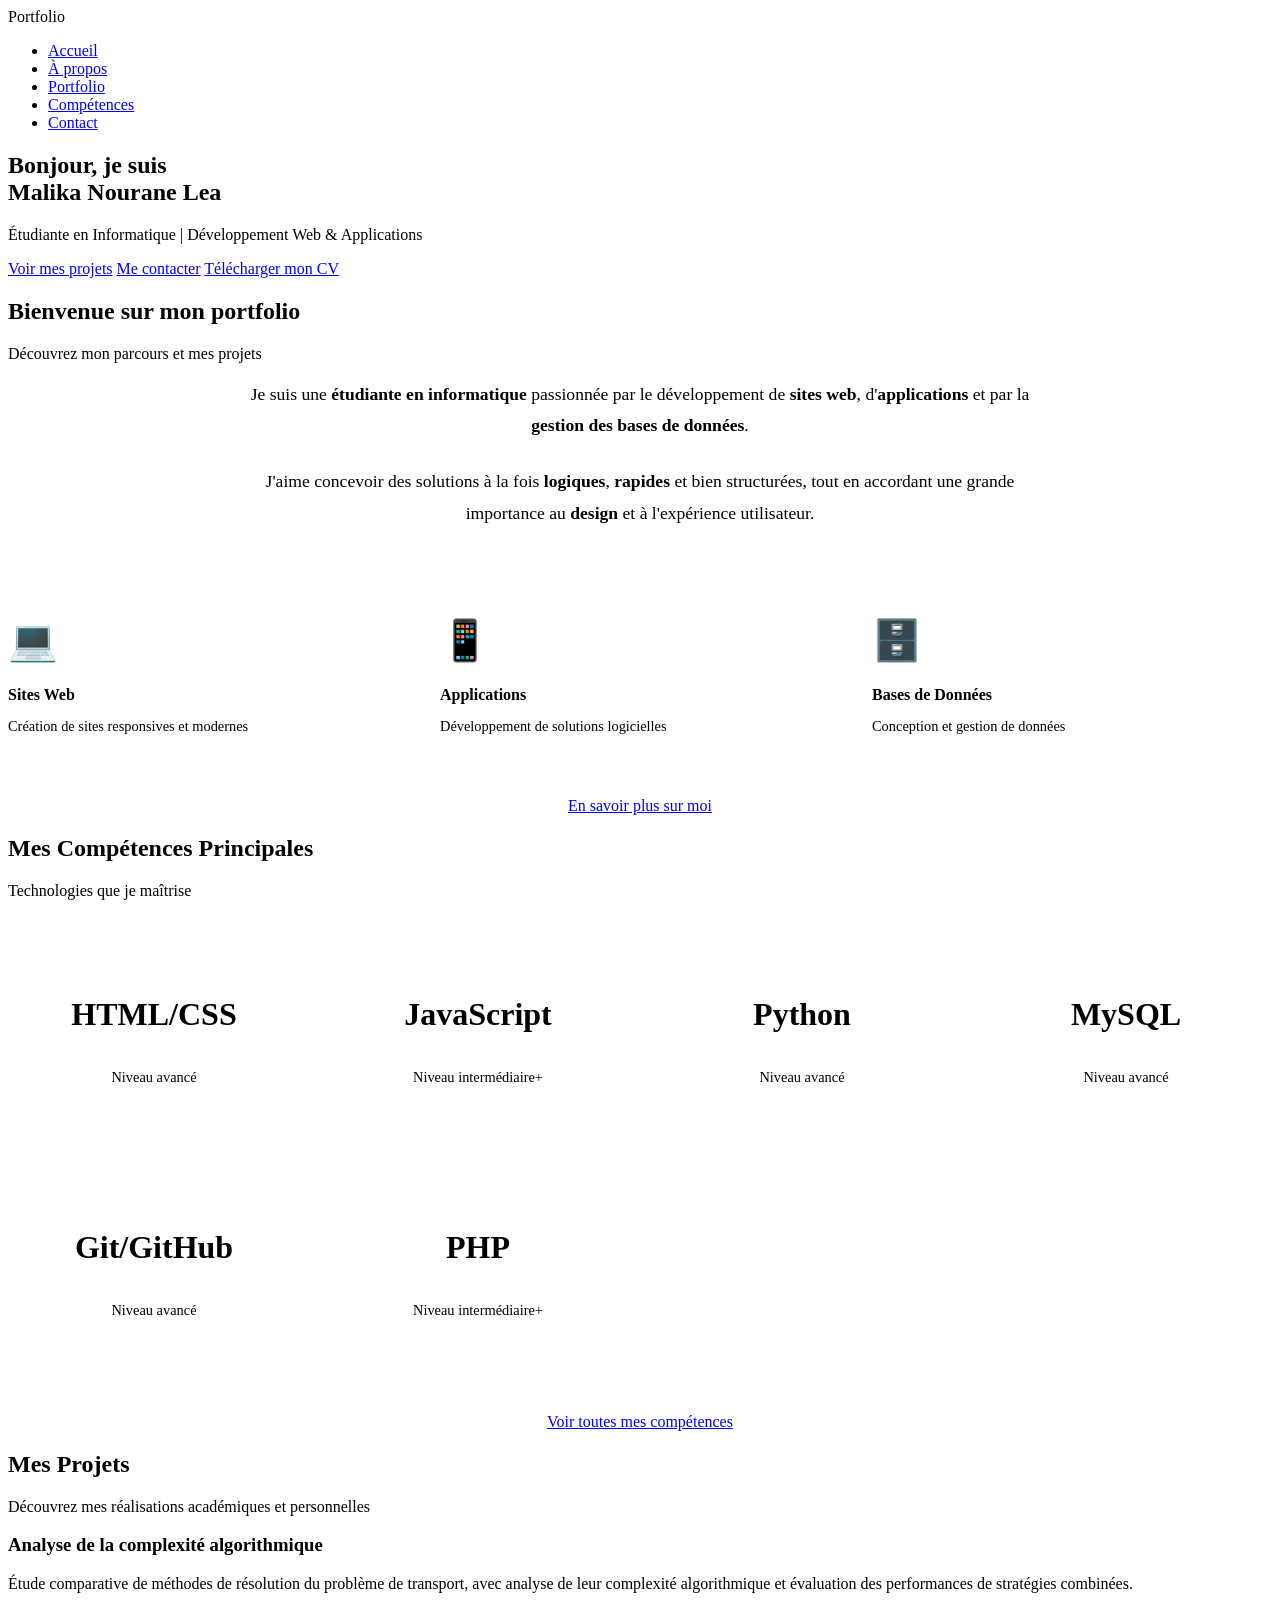
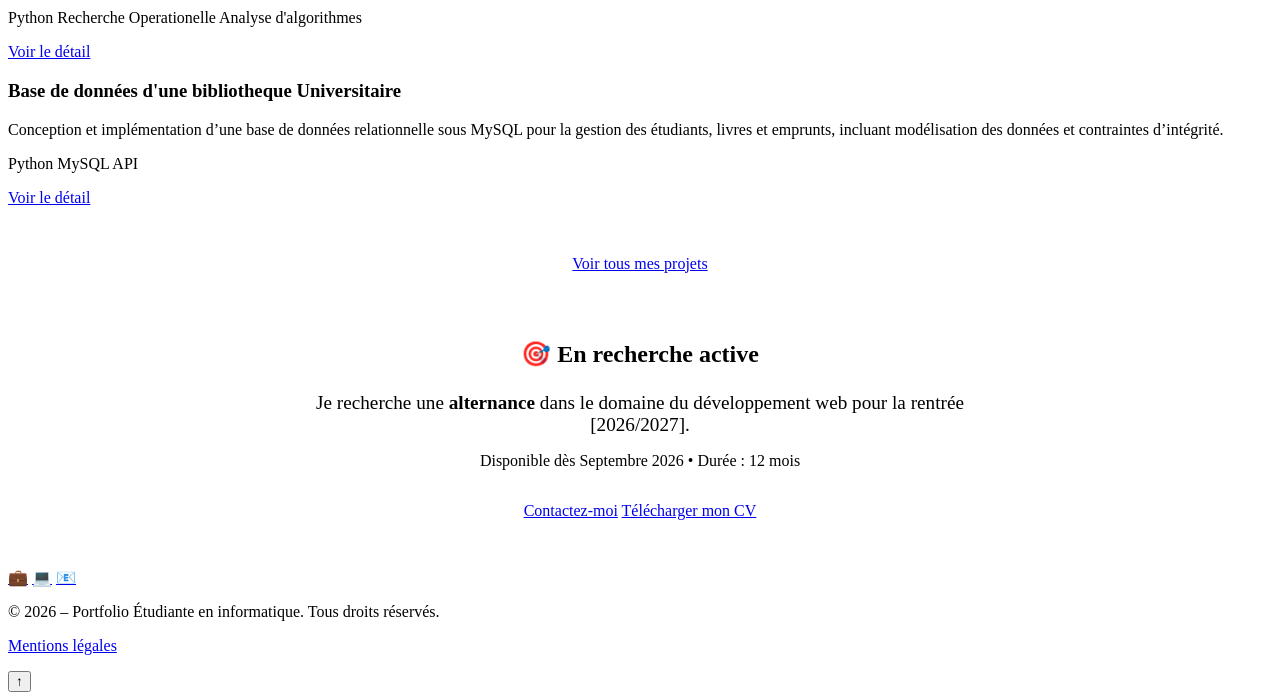
==== index.html @ 9110de29 "Add files via upload" ====
<!DOCTYPE html>
<html lang="fr">
<head>
    <meta charset="UTF-8">
    <meta name="viewport" content="width=device-width, initial-scale=1.0">
    <meta name="description" content="Portfolio d'une étudiante en informatique passionnée - Développement web, applications et bases de données">
    <meta name="keywords" content="développeur web, étudiante informatique, portfolio, stage, alternance">
    <title>Accueil | Portfolio Étudiante en Informatique</title>
    <link rel="stylesheet" href="assets/css/styles.css">
</head>
<body>
    <!-- NAVIGATION -->
    <nav class="navbar">
        <div class="container">
            <div class="logo">Portfolio</div>
            <nav>
                <ul>
                    <li><a href="index.html">Accueil</a></li>
                    <li><a href="about.html">À propos</a></li>
                    <li><a href="portfolio.html">Portfolio</a></li>
                    <li><a href="skills.html">Compétences</a></li>
                    <li><a href="contact.html">Contact</a></li>
                </ul>
            </nav>
            <div class="menu-toggle">
                <span></span>
                <span></span>
                <span></span>
            </div>
        </div>
    </nav>

    <!-- SECTION HERO -->
    <section class="hero section">
        <div class="container">
            <div class="hero-content">
                <h1>Bonjour, je suis<br><span class="text-accent">Malika Nourane Lea</span></h1>
                
                <p class="subtitle">
                    Étudiante en Informatique | Développement Web & Applications
                </p>
                
                <div class="hero-buttons">
                    <a href="portfolio.html" class="btn">Voir mes projets</a>
                    <a href="contact.html" class="btn btn-secondary">Me contacter</a>
                    <a href="assets/CV/CV.pdf.pdf" download class="btn btn-secondary">Télécharger mon CV</a>
                </div>
            </div>
        </div>
    </section>

    <!-- SECTION PRÉSENTATION RAPIDE -->
    <section class="section">
        <div class="container">
            <div class="section-header fade-in">
                <h2>Bienvenue sur mon portfolio</h2>
                <p>Découvrez mon parcours et mes projets</p>
            </div>
            
            <div class="about-preview fade-in">
                <p style="text-align: center; font-size: 1.1rem; max-width: 800px; margin: 0 auto; line-height: 1.8;">
                    Je suis une <strong>étudiante en informatique</strong> passionnée par le développement
                    de <strong>sites web</strong>, d'<strong>applications</strong> et par la
                    <strong>gestion des bases de données</strong>.
                </p>
                
                <p style="text-align: center; font-size: 1.1rem; max-width: 800px; margin: 1.5rem auto; line-height: 1.8;">
                    J'aime concevoir des solutions à la fois <strong>logiques</strong>,
                    <strong>rapides</strong> et bien structurées, tout en accordant une grande
                    importance au <strong>design</strong> et à l'expérience utilisateur.
                </p>
                
                <!-- Mes domaines d'expertise -->
                <div class="stats-grid" style="display: grid; grid-template-columns: repeat(auto-fit, minmax(200px, 1fr)); gap: 2rem; margin-top: 3rem;">
                    <div class="stat-card card fade-in">
                        <h3 class="text-accent" style="font-size: 2.5rem; margin-bottom: 0.5rem;">💻</h3>
                        <h4 style="color: var(--color-accent); margin-bottom: 0.5rem;">Sites Web</h4>
                        <p style="font-size: 0.9rem;">Création de sites responsives et modernes</p>
                    </div>
                    <div class="stat-card card fade-in">
                        <h3 class="text-accent" style="font-size: 2.5rem; margin-bottom: 0.5rem;">📱</h3>
                        <h4 style="color: var(--color-accent); margin-bottom: 0.5rem;">Applications</h4>
                        <p style="font-size: 0.9rem;">Développement de solutions logicielles</p>
                    </div>
                    <div class="stat-card card fade-in">
                        <h3 class="text-accent" style="font-size: 2.5rem; margin-bottom: 0.5rem;">🗄️</h3>
                        <h4 style="color: var(--color-accent); margin-bottom: 0.5rem;">Bases de Données</h4>
                        <p style="font-size: 0.9rem;">Conception et gestion de données</p>
                    </div>
                </div>
                
                <div style="text-align: center; margin-top: 3rem;">
                    <a href="about.html" class="btn">En savoir plus sur moi</a>
                </div>
            </div>
        </div>
    </section>

    <!-- SECTION MES COMPÉTENCES PRINCIPALES -->
    <section class="section" style="background-color: var(--color-bg-secondary);">
        <div class="container">
            <div class="section-header fade-in">
                <h2>Mes Compétences Principales</h2>
                <p>Technologies que je maîtrise</p>
            </div>
            
            <div style="display: grid; grid-template-columns: repeat(auto-fit, minmax(250px, 1fr)); gap: 2rem; margin-top: 2rem;">
                <div class="card fade-in" style="text-align: center; padding: 2rem;">
                    <h3 class="text-accent" style="font-size: 2rem; margin-bottom: 0.5rem;">HTML/CSS</h3>
                    <div style="height: 4px; background: var(--color-bg-secondary); border-radius: 2px; margin: 1rem 0;">
                        <div style="width: 85%; height: 100%; background: var(--color-accent); border-radius: 2px;"></div>
                    </div>
                    <p style="font-size: 0.9rem; color: var(--color-text-muted);">Niveau avancé</p>
                </div>
                
                <div class="card fade-in" style="text-align: center; padding: 2rem;">
                    <h3 class="text-accent" style="font-size: 2rem; margin-bottom: 0.5rem;">JavaScript</h3>
                    <div style="height: 4px; background: var(--color-bg-secondary); border-radius: 2px; margin: 1rem 0;">
                        <div style="width: 70%; height: 100%; background: var(--color-accent); border-radius: 2px;"></div>
                    </div>
                    <p style="font-size: 0.9rem; color: var(--color-text-muted);">Niveau intermédiaire+</p>
                </div>
                
                <div class="card fade-in" style="text-align: center; padding: 2rem;">
                    <h3 class="text-accent" style="font-size: 2rem; margin-bottom: 0.5rem;">Python</h3>
                    <div style="height: 4px; background: var(--color-bg-secondary); border-radius: 2px; margin: 1rem 0;">
                        <div style="width: 75%; height: 100%; background: var(--color-accent); border-radius: 2px;"></div>
                    </div>
                    <p style="font-size: 0.9rem; color: var(--color-text-muted);">Niveau avancé</p>
                </div>
                
                <div class="card fade-in" style="text-align: center; padding: 2rem;">
                    <h3 class="text-accent" style="font-size: 2rem; margin-bottom: 0.5rem;">MySQL</h3>
                    <div style="height: 4px; background: var(--color-bg-secondary); border-radius: 2px; margin: 1rem 0;">
                        <div style="width: 80%; height: 100%; background: var(--color-accent); border-radius: 2px;"></div>
                    </div>
                    <p style="font-size: 0.9rem; color: var(--color-text-muted);">Niveau avancé</p>
                </div>
                
                <div class="card fade-in" style="text-align: center; padding: 2rem;">
                    <h3 class="text-accent" style="font-size: 2rem; margin-bottom: 0.5rem;">Git/GitHub</h3>
                    <div style="height: 4px; background: var(--color-bg-secondary); border-radius: 2px; margin: 1rem 0;">
                        <div style="width: 75%; height: 100%; background: var(--color-accent); border-radius: 2px;"></div>
                    </div>
                    <p style="font-size: 0.9rem; color: var(--color-text-muted);">Niveau avancé</p>
                </div>
                
                <div class="card fade-in" style="text-align: center; padding: 2rem;">
                    <h3 class="text-accent" style="font-size: 2rem; margin-bottom: 0.5rem;">PHP</h3>
                    <div style="height: 4px; background: var(--color-bg-secondary); border-radius: 2px; margin: 1rem 0;">
                        <div style="width: 65%; height: 100%; background: var(--color-accent); border-radius: 2px;"></div>
                    </div>
                    <p style="font-size: 0.9rem; color: var(--color-text-muted);">Niveau intermédiaire+</p>
                </div>
            </div>
            
            <div style="text-align: center; margin-top: 3rem;">
                <a href="skills.html" class="btn">Voir toutes mes compétences</a>
            </div>
        </div>
    </section>

    <!-- SECTION PROJETS -->
    <section class="section">
        <div class="container">
            <div class="section-header fade-in">
                <h2>Mes Projets</h2>
                <p>Découvrez mes réalisations académiques et personnelles</p>
            </div>
            
            <div class="portfolio-grid">
                <!-- Projet 1 -->
                <div class="project-card fade-in">
                    
                    
                    <div class="project-info">
                        <h3> Analyse de la complexité algorithmique</h3>
                        <p>
                           Étude comparative de méthodes de résolution du problème de transport,
                            avec analyse de leur complexité algorithmique et évaluation des performances de stratégies combinées.
                        </p>
                        
                        <div class="project-tags">
                            <span class="tag">Python</span>
                            <span class="tag">Recherche Operationelle</span>
                            <span class="tag">Analyse d'algorithmes</span>
                        </div>
                        
                        <div style="margin-top: 1rem;">
                            <a href="portfolio.html" class="btn btn-secondary">Voir le détail</a>
                        </div>
                    </div>
                </div>
                
                <!-- Projet 2 -->
                <div class="project-card fade-in">
                    
                    
                    <div class="project-info">
                        <h3>Base de données d'une bibliotheque Universitaire</h3>
                        <p>
                            Conception et implémentation d’une base de données relationnelle sous MySQL pour
                             la gestion des étudiants, livres et emprunts, incluant modélisation des données et contraintes d’intégrité.
                        </p>
                        
                        <div class="project-tags">
                            <span class="tag">Python</span>
                            <span class="tag">MySQL</span>
                            <span class="tag">API</span>
                        </div>
                        
                        <div style="margin-top: 1rem;">
                            <a href="portfolio.html" class="btn btn-secondary">Voir le détail</a>
                        </div>
                    </div>
                </div>
            </div>
            
            <div style="text-align: center; margin-top: 3rem;">
                <a href="portfolio.html" class="btn">Voir tous mes projets</a>
            </div>
        </div>
    </section>

    <!-- SECTION RECHERCHE STAGE/ALTERNANCE -->
    <section class="section" style="background-color: var(--color-bg-secondary);">
        <div class="container">
            <div class="cta-section" style="text-align: center; padding: 3rem; background-color: var(--color-bg-card); border-radius: 8px; border: 1px solid var(--color-border);">
                <h2 class="fade-in">🎯 En recherche active</h2>
                <p class="fade-in" style="font-size: 1.2rem; margin: 1.5rem 0 1rem; max-width: 700px; margin-left: auto; margin-right: auto;">
                    Je recherche  une  <strong style="color: var(--color-accent);">alternance</strong> dans le domaine du 
                    développement web pour la rentrée [2026/2027].
                </p>
                <p class="fade-in" style="font-size: 1rem; color: var(--color-text-muted); margin-bottom: 2rem;">
                    Disponible dès Septembre 2026 • Durée : 12 mois
                </p>
                <a href="contact.html" class="btn fade-in">Contactez-moi</a>
                <a href="assets/CV/CV.pdf.pdf" download class="btn btn-secondary fade-in">Télécharger mon CV</a>
            </div>
        </div>
    </section>

    <!-- FOOTER -->
    <footer>
        <div class="container">
            <div class="social-links">
                <a href="https://www.linkedin.com/in/malika-nourane-lea-mouliom-yachere-74a588379" target="_blank" aria-label="LinkedIn">💼</a>
                <a href="https://github.com/malikanouranelee" target="_blank" aria-label="GitHub">💻</a>
                <a href="mailto:nouranelea4@gmail.com" aria-label="Email">📧</a>
            </div>
            <p>&copy; 2026 – Portfolio Étudiante en informatique. Tous droits réservés.</p>
            <p><a href="legal.html">Mentions légales</a></p>
        </div>
    </footer>

    <button class="back-to-top" aria-label="Retour en haut">↑</button>
    <script src="assets/js/main.js"></script>
</body>
</html>
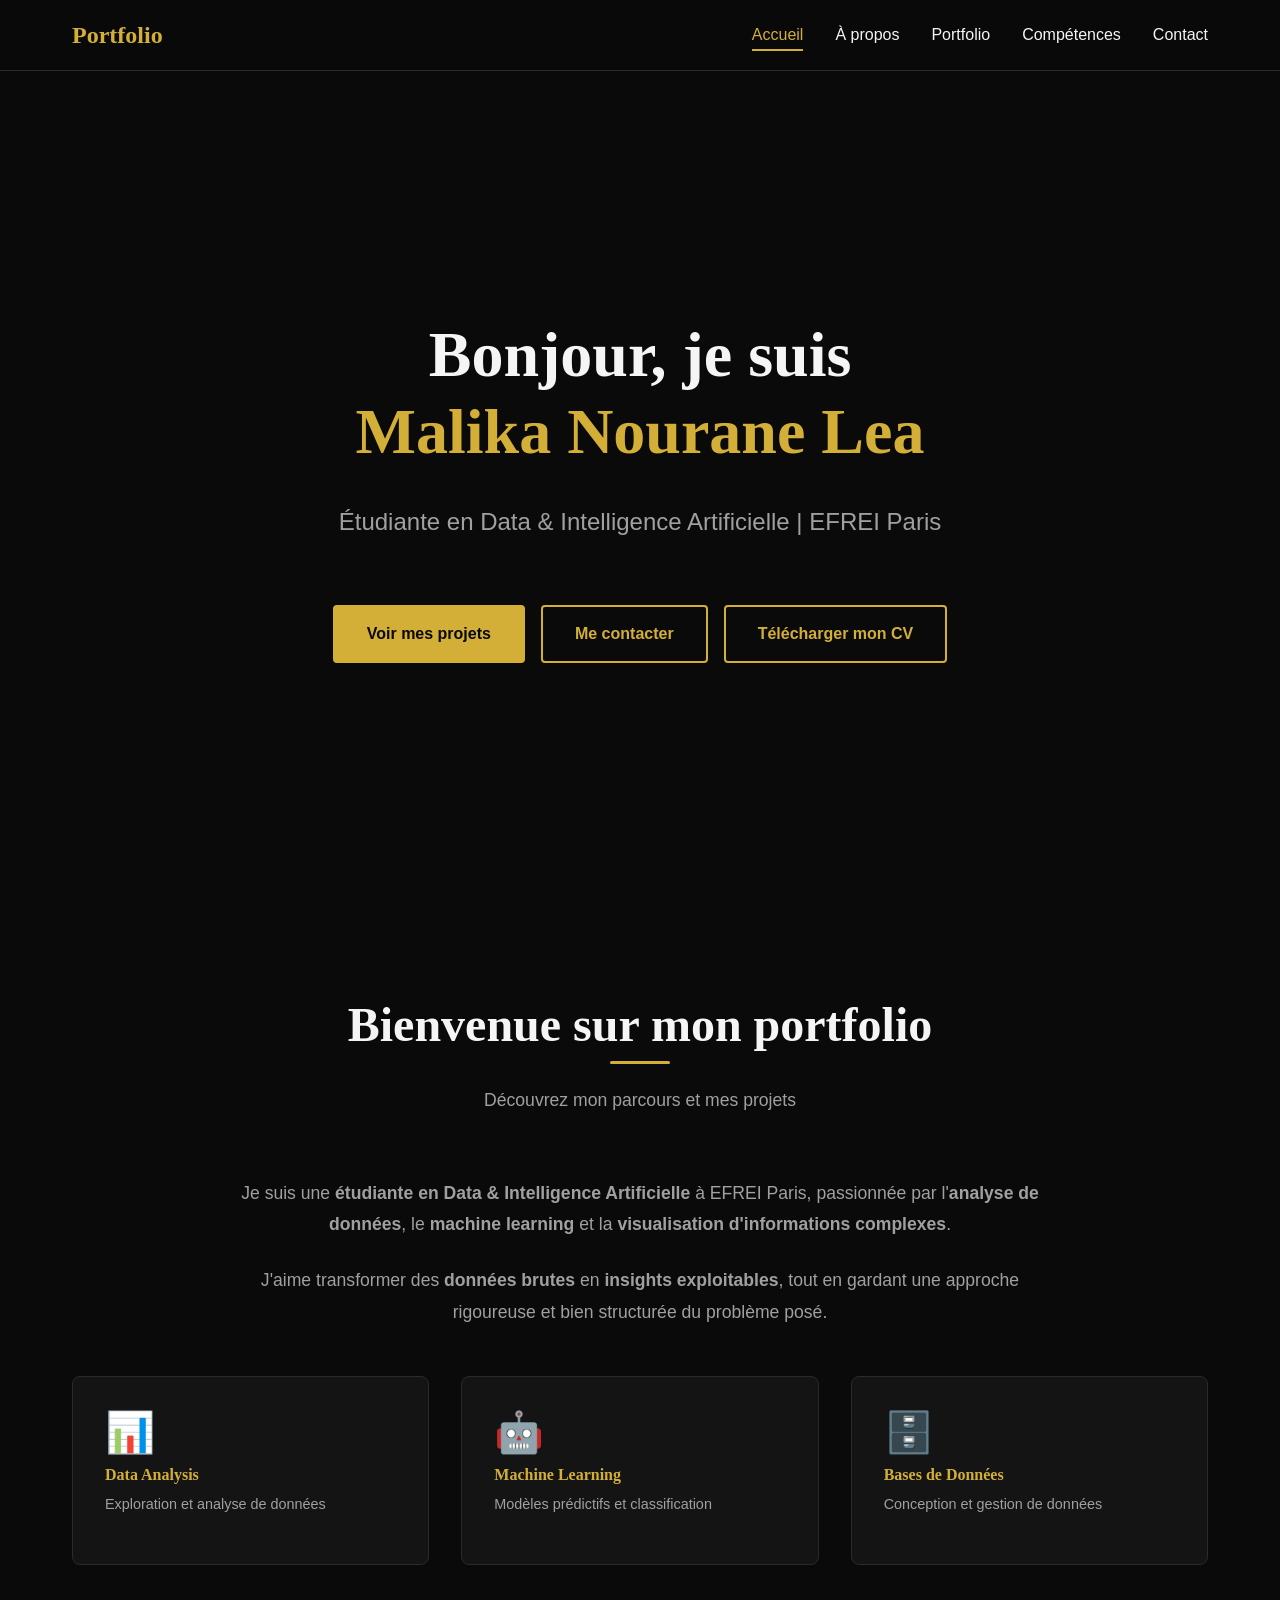
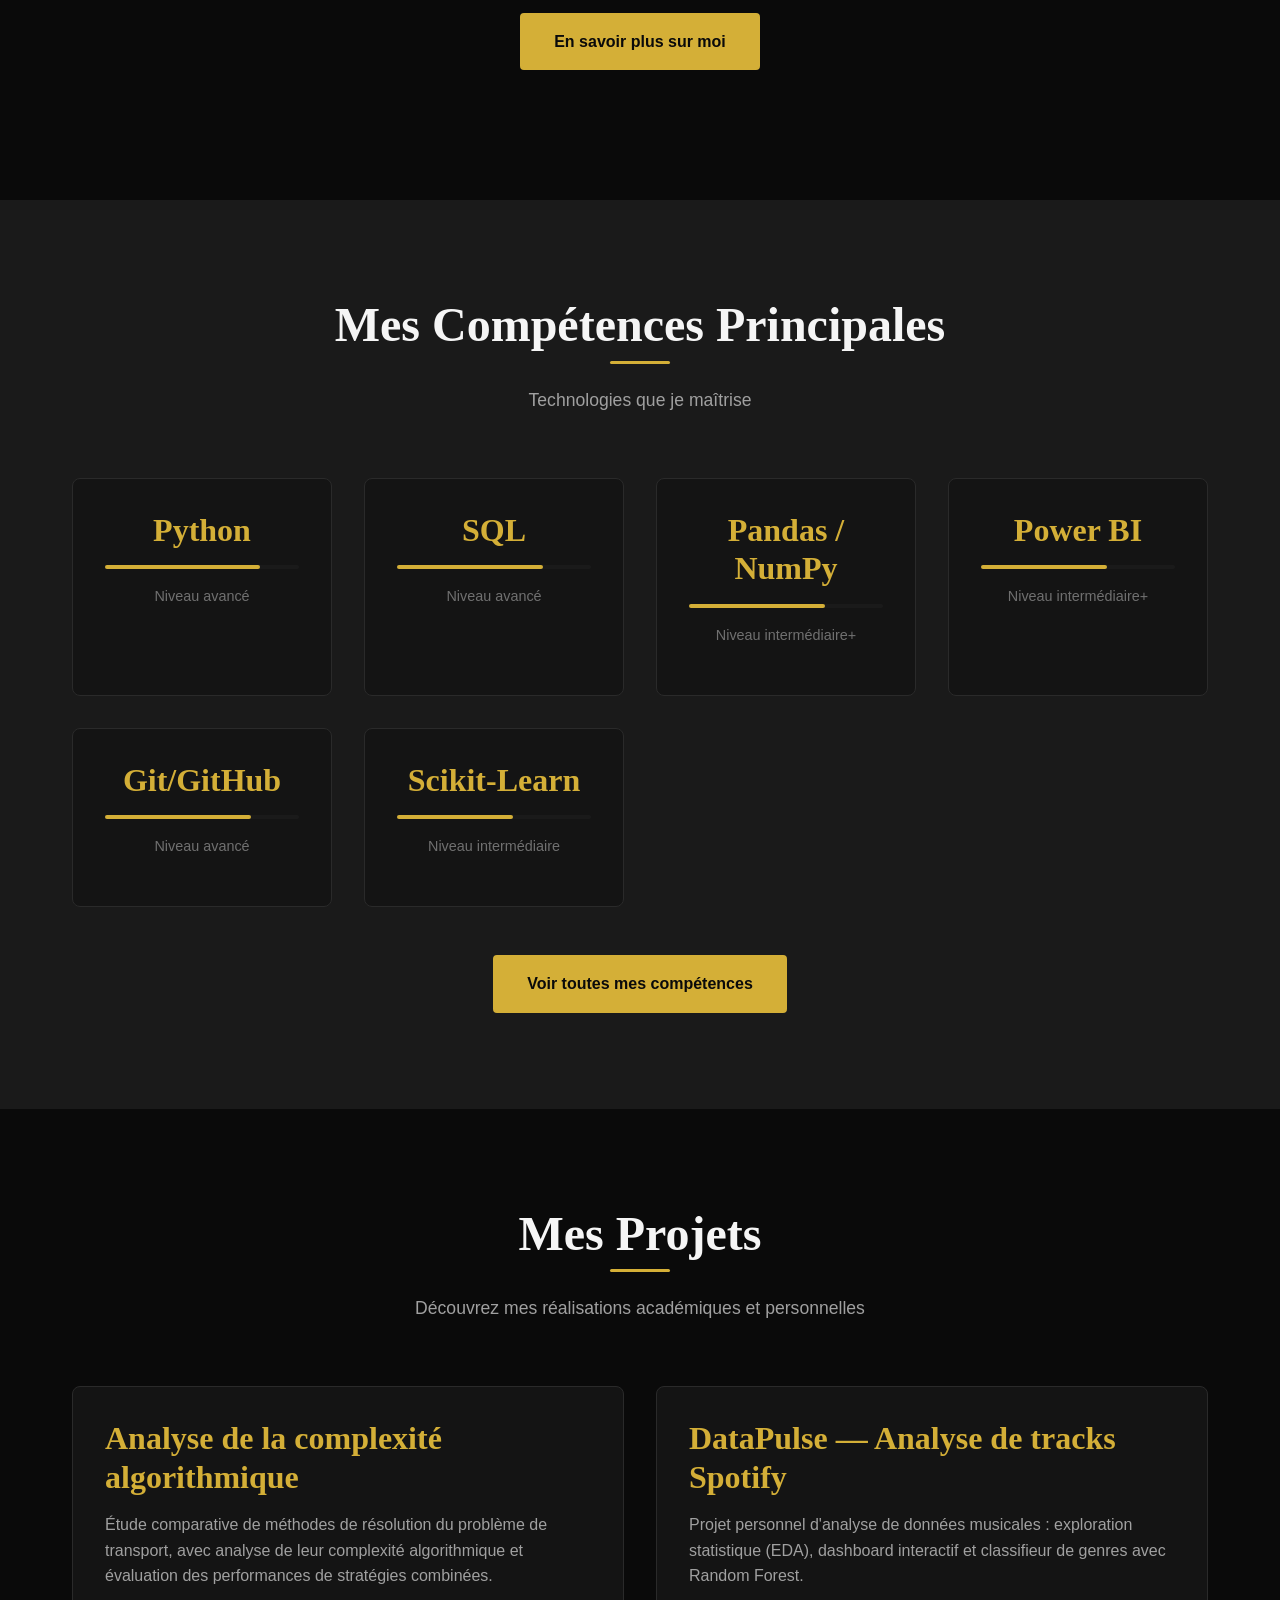
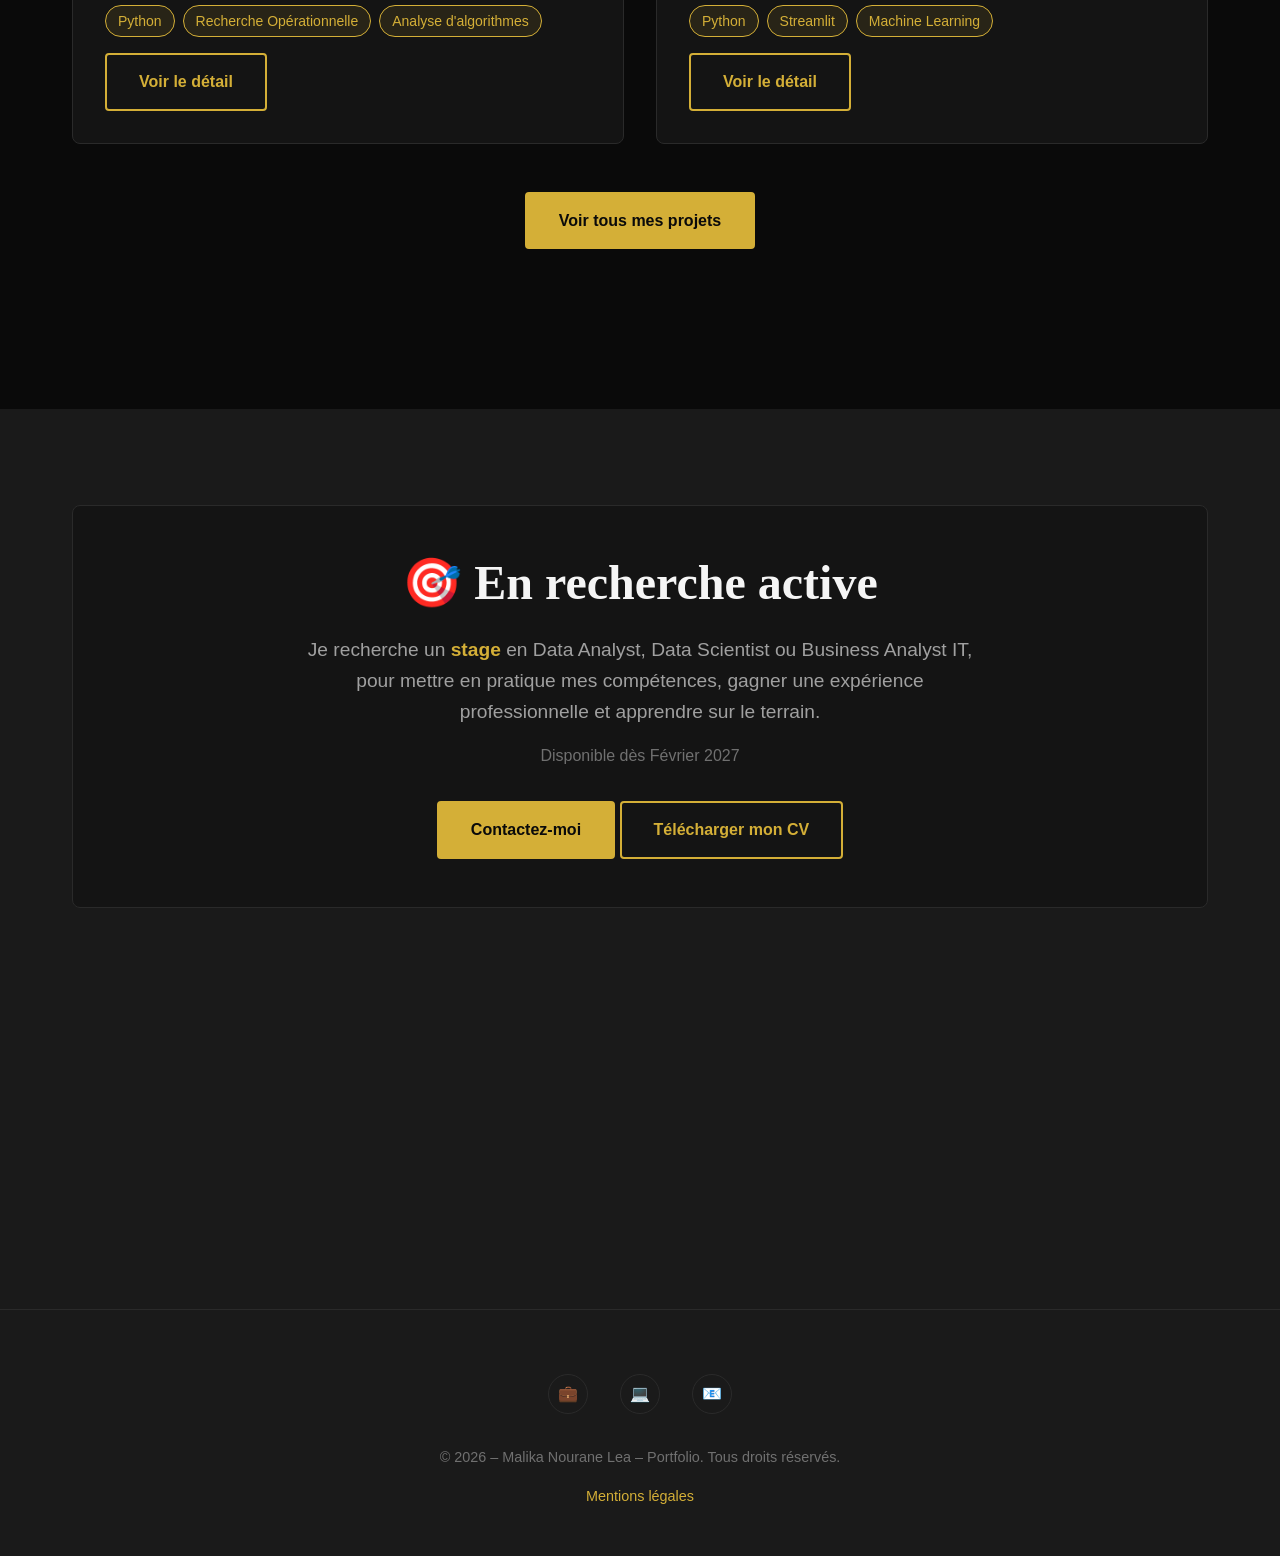
==== commit 99e5828c: "Correction des chemins CSS/JS et contenu Data & IA" ====
--- a/index.html
+++ b/index.html
@@ -3,10 +3,10 @@
 <head>
     <meta charset="UTF-8">
     <meta name="viewport" content="width=device-width, initial-scale=1.0">
-    <meta name="description" content="Portfolio d'une étudiante en informatique passionnée - Développement web, applications et bases de données">
-    <meta name="keywords" content="développeur web, étudiante informatique, portfolio, stage, alternance">
-    <title>Accueil | Portfolio Étudiante en Informatique</title>
-    <link rel="stylesheet" href="assets/css/styles.css">
+    <meta name="description" content="Portfolio de Malika Mouliom - Étudiante en Data & Intelligence Artificielle à EFREI Paris, en recherche de stage pour février 2027">
+    <meta name="keywords" content="data analyst, data scientist, étudiante EFREI, portfolio, stage data, intelligence artificielle">
+    <title>Accueil | Portfolio Malika - Data & IA</title>
+    <link rel="stylesheet" href="styles.css">
 </head>
 <body>
     <!-- NAVIGATION -->
@@ -37,7 +37,7 @@
                 <h1>Bonjour, je suis<br><span class="text-accent">Malika Nourane Lea</span></h1>
                 
                 <p class="subtitle">
-                    Étudiante en Informatique | Développement Web & Applications
+                    Étudiante en Data & Intelligence Artificielle | EFREI Paris
                 </p>
                 
                 <div class="hero-buttons">
@@ -59,28 +59,27 @@
             
             <div class="about-preview fade-in">
                 <p style="text-align: center; font-size: 1.1rem; max-width: 800px; margin: 0 auto; line-height: 1.8;">
-                    Je suis une <strong>étudiante en informatique</strong> passionnée par le développement
-                    de <strong>sites web</strong>, d'<strong>applications</strong> et par la
-                    <strong>gestion des bases de données</strong>.
+                    Je suis une <strong>étudiante en Data & Intelligence Artificielle</strong> à EFREI Paris, 
+                    passionnée par l'<strong>analyse de données</strong>, le <strong>machine learning</strong> 
+                    et la <strong>visualisation d'informations complexes</strong>.
                 </p>
                 
                 <p style="text-align: center; font-size: 1.1rem; max-width: 800px; margin: 1.5rem auto; line-height: 1.8;">
-                    J'aime concevoir des solutions à la fois <strong>logiques</strong>,
-                    <strong>rapides</strong> et bien structurées, tout en accordant une grande
-                    importance au <strong>design</strong> et à l'expérience utilisateur.
+                    J'aime transformer des <strong>données brutes</strong> en <strong>insights exploitables</strong>, 
+                    tout en gardant une approche rigoureuse et bien structurée du problème posé.
                 </p>
                 
                 <!-- Mes domaines d'expertise -->
                 <div class="stats-grid" style="display: grid; grid-template-columns: repeat(auto-fit, minmax(200px, 1fr)); gap: 2rem; margin-top: 3rem;">
                     <div class="stat-card card fade-in">
-                        <h3 class="text-accent" style="font-size: 2.5rem; margin-bottom: 0.5rem;">💻</h3>
-                        <h4 style="color: var(--color-accent); margin-bottom: 0.5rem;">Sites Web</h4>
-                        <p style="font-size: 0.9rem;">Création de sites responsives et modernes</p>
+                        <h3 class="text-accent" style="font-size: 2.5rem; margin-bottom: 0.5rem;">📊</h3>
+                        <h4 style="color: var(--color-accent); margin-bottom: 0.5rem;">Data Analysis</h4>
+                        <p style="font-size: 0.9rem;">Exploration et analyse de données</p>
                     </div>
                     <div class="stat-card card fade-in">
-                        <h3 class="text-accent" style="font-size: 2.5rem; margin-bottom: 0.5rem;">📱</h3>
-                        <h4 style="color: var(--color-accent); margin-bottom: 0.5rem;">Applications</h4>
-                        <p style="font-size: 0.9rem;">Développement de solutions logicielles</p>
+                        <h3 class="text-accent" style="font-size: 2.5rem; margin-bottom: 0.5rem;">🤖</h3>
+                        <h4 style="color: var(--color-accent); margin-bottom: 0.5rem;">Machine Learning</h4>
+                        <p style="font-size: 0.9rem;">Modèles prédictifs et classification</p>
                     </div>
                     <div class="stat-card card fade-in">
                         <h3 class="text-accent" style="font-size: 2.5rem; margin-bottom: 0.5rem;">🗄️</h3>
@@ -106,15 +105,23 @@
             
             <div style="display: grid; grid-template-columns: repeat(auto-fit, minmax(250px, 1fr)); gap: 2rem; margin-top: 2rem;">
                 <div class="card fade-in" style="text-align: center; padding: 2rem;">
-                    <h3 class="text-accent" style="font-size: 2rem; margin-bottom: 0.5rem;">HTML/CSS</h3>
-                    <div style="height: 4px; background: var(--color-bg-secondary); border-radius: 2px; margin: 1rem 0;">
-                        <div style="width: 85%; height: 100%; background: var(--color-accent); border-radius: 2px;"></div>
+                    <h3 class="text-accent" style="font-size: 2rem; margin-bottom: 0.5rem;">Python</h3>
+                    <div style="height: 4px; background: var(--color-bg-secondary); border-radius: 2px; margin: 1rem 0;">
+                        <div style="width: 80%; height: 100%; background: var(--color-accent); border-radius: 2px;"></div>
                     </div>
                     <p style="font-size: 0.9rem; color: var(--color-text-muted);">Niveau avancé</p>
                 </div>
                 
                 <div class="card fade-in" style="text-align: center; padding: 2rem;">
-                    <h3 class="text-accent" style="font-size: 2rem; margin-bottom: 0.5rem;">JavaScript</h3>
+                    <h3 class="text-accent" style="font-size: 2rem; margin-bottom: 0.5rem;">SQL</h3>
+                    <div style="height: 4px; background: var(--color-bg-secondary); border-radius: 2px; margin: 1rem 0;">
+                        <div style="width: 75%; height: 100%; background: var(--color-accent); border-radius: 2px;"></div>
+                    </div>
+                    <p style="font-size: 0.9rem; color: var(--color-text-muted);">Niveau avancé</p>
+                </div>
+                
+                <div class="card fade-in" style="text-align: center; padding: 2rem;">
+                    <h3 class="text-accent" style="font-size: 2rem; margin-bottom: 0.5rem;">Pandas / NumPy</h3>
                     <div style="height: 4px; background: var(--color-bg-secondary); border-radius: 2px; margin: 1rem 0;">
                         <div style="width: 70%; height: 100%; background: var(--color-accent); border-radius: 2px;"></div>
                     </div>
@@ -122,7 +129,15 @@
                 </div>
                 
                 <div class="card fade-in" style="text-align: center; padding: 2rem;">
-                    <h3 class="text-accent" style="font-size: 2rem; margin-bottom: 0.5rem;">Python</h3>
+                    <h3 class="text-accent" style="font-size: 2rem; margin-bottom: 0.5rem;">Power BI</h3>
+                    <div style="height: 4px; background: var(--color-bg-secondary); border-radius: 2px; margin: 1rem 0;">
+                        <div style="width: 65%; height: 100%; background: var(--color-accent); border-radius: 2px;"></div>
+                    </div>
+                    <p style="font-size: 0.9rem; color: var(--color-text-muted);">Niveau intermédiaire+</p>
+                </div>
+                
+                <div class="card fade-in" style="text-align: center; padding: 2rem;">
+                    <h3 class="text-accent" style="font-size: 2rem; margin-bottom: 0.5rem;">Git/GitHub</h3>
                     <div style="height: 4px; background: var(--color-bg-secondary); border-radius: 2px; margin: 1rem 0;">
                         <div style="width: 75%; height: 100%; background: var(--color-accent); border-radius: 2px;"></div>
                     </div>
@@ -130,27 +145,11 @@
                 </div>
                 
                 <div class="card fade-in" style="text-align: center; padding: 2rem;">
-                    <h3 class="text-accent" style="font-size: 2rem; margin-bottom: 0.5rem;">MySQL</h3>
-                    <div style="height: 4px; background: var(--color-bg-secondary); border-radius: 2px; margin: 1rem 0;">
-                        <div style="width: 80%; height: 100%; background: var(--color-accent); border-radius: 2px;"></div>
-                    </div>
-                    <p style="font-size: 0.9rem; color: var(--color-text-muted);">Niveau avancé</p>
-                </div>
-                
-                <div class="card fade-in" style="text-align: center; padding: 2rem;">
-                    <h3 class="text-accent" style="font-size: 2rem; margin-bottom: 0.5rem;">Git/GitHub</h3>
-                    <div style="height: 4px; background: var(--color-bg-secondary); border-radius: 2px; margin: 1rem 0;">
-                        <div style="width: 75%; height: 100%; background: var(--color-accent); border-radius: 2px;"></div>
-                    </div>
-                    <p style="font-size: 0.9rem; color: var(--color-text-muted);">Niveau avancé</p>
-                </div>
-                
-                <div class="card fade-in" style="text-align: center; padding: 2rem;">
-                    <h3 class="text-accent" style="font-size: 2rem; margin-bottom: 0.5rem;">PHP</h3>
-                    <div style="height: 4px; background: var(--color-bg-secondary); border-radius: 2px; margin: 1rem 0;">
-                        <div style="width: 65%; height: 100%; background: var(--color-accent); border-radius: 2px;"></div>
-                    </div>
-                    <p style="font-size: 0.9rem; color: var(--color-text-muted);">Niveau intermédiaire+</p>
+                    <h3 class="text-accent" style="font-size: 2rem; margin-bottom: 0.5rem;">Scikit-Learn</h3>
+                    <div style="height: 4px; background: var(--color-bg-secondary); border-radius: 2px; margin: 1rem 0;">
+                        <div style="width: 60%; height: 100%; background: var(--color-accent); border-radius: 2px;"></div>
+                    </div>
+                    <p style="font-size: 0.9rem; color: var(--color-text-muted);">Niveau intermédiaire</p>
                 </div>
             </div>
             
@@ -171,10 +170,8 @@
             <div class="portfolio-grid">
                 <!-- Projet 1 -->
                 <div class="project-card fade-in">
-                    
-                    
                     <div class="project-info">
-                        <h3> Analyse de la complexité algorithmique</h3>
+                        <h3>Analyse de la complexité algorithmique</h3>
                         <p>
                            Étude comparative de méthodes de résolution du problème de transport,
                             avec analyse de leur complexité algorithmique et évaluation des performances de stratégies combinées.
@@ -182,7 +179,7 @@
                         
                         <div class="project-tags">
                             <span class="tag">Python</span>
-                            <span class="tag">Recherche Operationelle</span>
+                            <span class="tag">Recherche Opérationnelle</span>
                             <span class="tag">Analyse d'algorithmes</span>
                         </div>
                         
@@ -194,19 +191,17 @@
                 
                 <!-- Projet 2 -->
                 <div class="project-card fade-in">
-                    
-                    
                     <div class="project-info">
-                        <h3>Base de données d'une bibliotheque Universitaire</h3>
+                        <h3>DataPulse — Analyse de tracks Spotify</h3>
                         <p>
-                            Conception et implémentation d’une base de données relationnelle sous MySQL pour
-                             la gestion des étudiants, livres et emprunts, incluant modélisation des données et contraintes d’intégrité.
+                            Projet personnel d'analyse de données musicales : exploration statistique (EDA), 
+                            dashboard interactif et classifieur de genres avec Random Forest.
                         </p>
                         
                         <div class="project-tags">
                             <span class="tag">Python</span>
-                            <span class="tag">MySQL</span>
-                            <span class="tag">API</span>
+                            <span class="tag">Streamlit</span>
+                            <span class="tag">Machine Learning</span>
                         </div>
                         
                         <div style="margin-top: 1rem;">
@@ -222,20 +217,21 @@
         </div>
     </section>
 
-    <!-- SECTION RECHERCHE STAGE/ALTERNANCE -->
+    <!-- SECTION RECHERCHE STAGE -->
     <section class="section" style="background-color: var(--color-bg-secondary);">
         <div class="container">
             <div class="cta-section" style="text-align: center; padding: 3rem; background-color: var(--color-bg-card); border-radius: 8px; border: 1px solid var(--color-border);">
                 <h2 class="fade-in">🎯 En recherche active</h2>
                 <p class="fade-in" style="font-size: 1.2rem; margin: 1.5rem 0 1rem; max-width: 700px; margin-left: auto; margin-right: auto;">
-                    Je recherche  une  <strong style="color: var(--color-accent);">alternance</strong> dans le domaine du 
-                    développement web pour la rentrée [2026/2027].
+                    Je recherche un <strong style="color: var(--color-accent);">stage</strong> en 
+                    Data Analyst, Data Scientist ou Business Analyst IT, pour mettre en pratique 
+                    mes compétences, gagner une expérience professionnelle et apprendre sur le terrain.
                 </p>
                 <p class="fade-in" style="font-size: 1rem; color: var(--color-text-muted); margin-bottom: 2rem;">
-                    Disponible dès Septembre 2026 • Durée : 12 mois
+                    Disponible dès Février 2027
                 </p>
                 <a href="contact.html" class="btn fade-in">Contactez-moi</a>
-                <a href="assets/CV/CV.pdf.pdf" download class="btn btn-secondary fade-in">Télécharger mon CV</a>
+                <a href="CV.pdf.pdf" download class="btn btn-secondary fade-in">Télécharger mon CV</a>
             </div>
         </div>
     </section>
@@ -248,12 +244,12 @@
                 <a href="https://github.com/malikanouranelee" target="_blank" aria-label="GitHub">💻</a>
                 <a href="mailto:nouranelea4@gmail.com" aria-label="Email">📧</a>
             </div>
-            <p>&copy; 2026 – Portfolio Étudiante en informatique. Tous droits réservés.</p>
-            <p><a href="legal.html">Mentions légales</a></p>
+            <p>&copy; 2026 – Malika Nourane Lea – Portfolio. Tous droits réservés.</p>
+            <p><a href="mentionslegales.html">Mentions légales</a></p>
         </div>
     </footer>
 
     <button class="back-to-top" aria-label="Retour en haut">↑</button>
-    <script src="assets/js/main.js"></script>
+    <script src="main.js"></script>
 </body>
 </html>
--- a/styles.css
+++ b/styles.css
@@ -0,0 +1,659 @@
+/* PORTFOLIO - STYLE.CSS */
+/* Thème Midnight Professional */
+
+:root {
+    --color-bg-primary: #0a0a0a;
+    --color-bg-secondary: #1a1a1a;
+    --color-bg-card: #141414;
+    --color-accent: #d4af37;
+    --color-accent-hover: #e6c158;
+    --color-text-primary: #f5f5f5;
+    --color-text-secondary: #a0a0a0;
+    --color-text-muted: #707070;
+    --color-border: #2a2a2a;
+    --font-primary: 'Segoe UI', Tahoma, Geneva, Verdana, sans-serif;
+    --font-heading: 'Georgia', serif;
+    --spacing-xs: 0.5rem;
+    --spacing-sm: 1rem;
+    --spacing-md: 2rem;
+    --spacing-lg: 4rem;
+    --spacing-xl: 6rem;
+}
+
+* {
+    margin: 0;
+    padding: 0;
+    box-sizing: border-box;
+}
+
+html {
+    scroll-behavior: smooth;
+    font-size: 16px;
+}
+
+body {
+    font-family: var(--font-primary);
+    background-color: var(--color-bg-primary);
+    color: var(--color-text-primary);
+    line-height: 1.6;
+    overflow-x: hidden;
+}
+
+h1, h2, h3, h4, h5, h6 {
+    font-family: var(--font-heading);
+    line-height: 1.2;
+    margin-bottom: var(--spacing-sm);
+    color: var(--color-text-primary);
+}
+
+h1 {
+    font-size: clamp(2.5rem, 5vw, 4rem);
+    font-weight: 700;
+}
+
+h2 {
+    font-size: clamp(2rem, 4vw, 3rem);
+    font-weight: 600;
+}
+
+h3 {
+    font-size: clamp(1.5rem, 3vw, 2rem);
+    font-weight: 600;
+}
+
+p {
+    margin-bottom: var(--spacing-sm);
+    color: var(--color-text-secondary);
+}
+
+a {
+    color: var(--color-accent);
+    text-decoration: none;
+    transition: color 0.3s ease;
+}
+
+a:hover {
+    color: var(--color-accent-hover);
+}
+
+/* NAVIGATION */
+.navbar {
+    position: fixed;
+    top: 0;
+    left: 0;
+    width: 100%;
+    background-color: rgba(10, 10, 10, 0.95);
+    backdrop-filter: blur(10px);
+    z-index: 1000;
+    padding: var(--spacing-sm) var(--spacing-md);
+    border-bottom: 1px solid var(--color-border);
+    transition: all 0.3s ease;
+}
+
+.navbar.scrolled {
+    padding: var(--spacing-xs) var(--spacing-md);
+    box-shadow: 0 4px 20px rgba(0, 0, 0, 0.5);
+}
+
+.navbar .container {
+    max-width: 1200px;
+    margin: 0 auto;
+    display: flex;
+    justify-content: space-between;
+    align-items: center;
+}
+
+.navbar .logo {
+    font-size: 1.5rem;
+    font-weight: 700;
+    color: var(--color-accent);
+    font-family: var(--font-heading);
+}
+
+.navbar nav ul {
+    display: flex;
+    list-style: none;
+    gap: var(--spacing-md);
+}
+
+.navbar nav a {
+    color: var(--color-text-primary);
+    font-weight: 500;
+    position: relative;
+    padding: 0.5rem 0;
+    transition: color 0.3s ease;
+}
+
+.navbar nav a::after {
+    content: '';
+    position: absolute;
+    bottom: 0;
+    left: 0;
+    width: 0;
+    height: 2px;
+    background-color: var(--color-accent);
+    transition: width 0.3s ease;
+}
+
+.navbar nav a:hover::after,
+.navbar nav a.active::after {
+    width: 100%;
+}
+
+.navbar nav a:hover,
+.navbar nav a.active {
+    color: var(--color-accent);
+}
+
+.menu-toggle {
+    display: none;
+    flex-direction: column;
+    cursor: pointer;
+    gap: 5px;
+}
+
+.menu-toggle span {
+    width: 25px;
+    height: 3px;
+    background-color: var(--color-accent);
+    transition: all 0.3s ease;
+}
+
+/* CONTAINER */
+.container {
+    max-width: 1200px;
+    margin: 0 auto;
+    padding: 0 var(--spacing-md);
+}
+
+.section {
+    padding: var(--spacing-xl) 0;
+    min-height: 100vh;
+}
+
+.section:first-of-type {
+    padding-top: calc(var(--spacing-xl) + 80px);
+}
+
+/* BOUTONS */
+.btn {
+    display: inline-block;
+    padding: 0.875rem 2rem;
+    background-color: var(--color-accent);
+    color: var(--color-bg-primary);
+    font-weight: 600;
+    border: 2px solid var(--color-accent);
+    border-radius: 4px;
+    cursor: pointer;
+    transition: all 0.3s ease;
+    text-align: center;
+}
+
+.btn:hover {
+    background-color: transparent;
+    color: var(--color-accent);
+    transform: translateY(-2px);
+    box-shadow: 0 5px 15px rgba(212, 175, 55, 0.3);
+}
+
+.btn-secondary {
+    background-color: transparent;
+    color: var(--color-accent);
+}
+
+.btn-secondary:hover {
+    background-color: var(--color-accent);
+    color: var(--color-bg-primary);
+}
+
+/* CARTES */
+.card {
+    background-color: var(--color-bg-card);
+    border: 1px solid var(--color-border);
+    border-radius: 8px;
+    padding: var(--spacing-md);
+    transition: all 0.3s ease;
+}
+
+.card:hover {
+    transform: translateY(-5px);
+    border-color: var(--color-accent);
+    box-shadow: 0 10px 30px rgba(212, 175, 55, 0.15);
+}
+
+/* SECTION HEADERS */
+.section-header {
+    text-align: center;
+    margin-bottom: var(--spacing-lg);
+}
+
+.section-header h2 {
+    position: relative;
+    display: inline-block;
+    margin-bottom: var(--spacing-md);
+}
+
+.section-header h2::after {
+    content: '';
+    position: absolute;
+    bottom: -10px;
+    left: 50%;
+    transform: translateX(-50%);
+    width: 60px;
+    height: 3px;
+    background-color: var(--color-accent);
+    border-radius: 2px;
+}
+
+.section-header p {
+    color: var(--color-text-secondary);
+    font-size: 1.1rem;
+}
+
+/* HERO */
+.hero {
+    display: flex;
+    align-items: center;
+    justify-content: center;
+    text-align: center;
+    min-height: 100vh;
+    position: relative;
+}
+
+.hero-content h1 {
+    margin-bottom: var(--spacing-md);
+    animation: fadeInUp 1s ease;
+}
+
+.hero-content .subtitle {
+    font-size: 1.5rem;
+    color: var(--color-text-secondary);
+    margin-bottom: var(--spacing-lg);
+    animation: fadeInUp 1s ease 0.2s backwards;
+}
+
+.hero-buttons {
+    display: flex;
+    gap: var(--spacing-sm);
+    justify-content: center;
+    flex-wrap: wrap;
+    animation: fadeInUp 1s ease 0.4s backwards;
+}
+
+/* ABOUT */
+.about-content {
+    display: grid;
+    grid-template-columns: 1fr 2fr;
+    gap: var(--spacing-lg);
+    align-items: center;
+}
+
+.about-image {
+    position: relative;
+}
+
+.about-image::before {
+    content: '';
+    position: absolute;
+    top: -20px;
+    left: -20px;
+    width: 100%;
+    height: 100%;
+    border: 3px solid var(--color-accent);
+    border-radius: 20px;
+    z-index: -1;
+}
+
+.about-image img {
+    width: 100%;
+    border-radius: 20px;
+    box-shadow: 0 20px 60px rgba(0, 0, 0, 0.5);
+}
+
+/* PORTFOLIO */
+.portfolio-grid {
+    display: grid;
+    grid-template-columns: repeat(auto-fit, minmax(300px, 1fr));
+    gap: var(--spacing-md);
+}
+
+.project-card {
+    background-color: var(--color-bg-card);
+    border: 1px solid var(--color-border);
+    border-radius: 8px;
+    overflow: hidden;
+    transition: all 0.3s ease;
+    cursor: pointer;
+}
+
+.project-card:hover {
+    transform: translateY(-10px);
+    border-color: var(--color-accent);
+    box-shadow: 0 15px 40px rgba(212, 175, 55, 0.2);
+}
+
+.project-image {
+    width: 100%;
+    height: 250px;
+    object-fit: cover;
+    transition: transform 0.3s ease;
+}
+
+.project-card:hover .project-image {
+    transform: scale(1.05);
+}
+
+.project-info {
+    padding: var(--spacing-md);
+}
+
+.project-info h3 {
+    color: var(--color-accent);
+    margin-bottom: var(--spacing-sm);
+}
+
+.project-tags {
+    display: flex;
+    flex-wrap: wrap;
+    gap: var(--spacing-xs);
+    margin-top: var(--spacing-sm);
+}
+
+.tag {
+    padding: 0.25rem 0.75rem;
+    background-color: rgba(212, 175, 55, 0.1);
+    border: 1px solid var(--color-accent);
+    border-radius: 20px;
+    font-size: 0.875rem;
+    color: var(--color-accent);
+}
+
+/* SKILLS */
+.skills-grid {
+    display: grid;
+    grid-template-columns: repeat(auto-fit, minmax(250px, 1fr));
+    gap: var(--spacing-md);
+}
+
+.skill-category {
+    background-color: var(--color-bg-card);
+    border: 1px solid var(--color-border);
+    border-radius: 8px;
+    padding: var(--spacing-md);
+}
+
+.skill-category h3 {
+    color: var(--color-accent);
+    margin-bottom: var(--spacing-md);
+}
+
+.skill-item {
+    margin-bottom: var(--spacing-md);
+}
+
+.skill-name {
+    display: flex;
+    justify-content: space-between;
+    margin-bottom: var(--spacing-xs);
+}
+
+.skill-bar {
+    height: 8px;
+    background-color: var(--color-bg-secondary);
+    border-radius: 10px;
+    overflow: hidden;
+}
+
+.skill-progress {
+    height: 100%;
+    background: linear-gradient(90deg, var(--color-accent), var(--color-accent-hover));
+    border-radius: 10px;
+    transition: width 1s ease;
+}
+
+/* CONTACT */
+.contact-content {
+    display: grid;
+    grid-template-columns: 1fr 2fr;
+    gap: var(--spacing-lg);
+}
+
+.contact-info {
+    background-color: var(--color-bg-card);
+    border: 1px solid var(--color-border);
+    border-radius: 8px;
+    padding: var(--spacing-md);
+}
+
+.contact-item {
+    margin-bottom: var(--spacing-md);
+}
+
+.contact-item h4 {
+    color: var(--color-accent);
+    margin-bottom: var(--spacing-xs);
+}
+
+.contact-form {
+    background-color: var(--color-bg-card);
+    border: 1px solid var(--color-border);
+    border-radius: 8px;
+    padding: var(--spacing-md);
+}
+
+.form-group {
+    margin-bottom: var(--spacing-md);
+}
+
+.form-group label {
+    display: block;
+    margin-bottom: var(--spacing-xs);
+    color: var(--color-text-primary);
+    font-weight: 500;
+}
+
+.form-group input,
+.form-group textarea {
+    width: 100%;
+    padding: 0.75rem;
+    background-color: var(--color-bg-secondary);
+    border: 1px solid var(--color-border);
+    border-radius: 4px;
+    color: var(--color-text-primary);
+    font-family: var(--font-primary);
+    transition: border-color 0.3s ease;
+}
+
+.form-group input:focus,
+.form-group textarea:focus {
+    outline: none;
+    border-color: var(--color-accent);
+}
+
+.form-group textarea {
+    resize: vertical;
+    min-height: 150px;
+}
+
+/* FOOTER */
+footer {
+    background-color: var(--color-bg-secondary);
+    border-top: 1px solid var(--color-border);
+    padding: var(--spacing-lg) var(--spacing-md) var(--spacing-md);
+    text-align: center;
+}
+
+.social-links {
+    display: flex;
+    justify-content: center;
+    gap: var(--spacing-md);
+    margin-bottom: var(--spacing-md);
+}
+
+.social-links a {
+    display: inline-flex;
+    align-items: center;
+    justify-content: center;
+    width: 40px;
+    height: 40px;
+    border: 1px solid var(--color-border);
+    border-radius: 50%;
+    transition: all 0.3s ease;
+}
+
+.social-links a:hover {
+    border-color: var(--color-accent);
+    transform: translateY(-3px);
+}
+
+footer p {
+    color: var(--color-text-muted);
+    font-size: 0.9rem;
+}
+
+/* BOUTON RETOUR EN HAUT */
+.back-to-top {
+    position: fixed;
+    bottom: 30px;
+    right: 30px;
+    width: 50px;
+    height: 50px;
+    background-color: var(--color-accent);
+    color: var(--color-bg-primary);
+    border: none;
+    border-radius: 50%;
+    cursor: pointer;
+    display: none;
+    align-items: center;
+    justify-content: center;
+    font-size: 1.5rem;
+    z-index: 999;
+    transition: all 0.3s ease;
+    box-shadow: 0 4px 15px rgba(212, 175, 55, 0.3);
+}
+
+.back-to-top:hover {
+    transform: translateY(-5px);
+    box-shadow: 0 6px 20px rgba(212, 175, 55, 0.5);
+}
+
+.back-to-top.visible {
+    display: flex;
+}
+
+/* ANIMATIONS */
+@keyframes fadeInUp {
+    from {
+        opacity: 0;
+        transform: translateY(30px);
+    }
+    to {
+        opacity: 1;
+        transform: translateY(0);
+    }
+}
+
+.fade-in {
+    opacity: 0;
+    transform: translateY(30px);
+    transition: opacity 0.6s ease, transform 0.6s ease;
+}
+
+.fade-in.visible {
+    opacity: 1;
+    transform: translateY(0);
+}
+
+.slide-in-left {
+    opacity: 0;
+    transform: translateX(-50px);
+    transition: opacity 0.6s ease, transform 0.6s ease;
+}
+
+.slide-in-left.visible {
+    opacity: 1;
+    transform: translateX(0);
+}
+
+.slide-in-right {
+    opacity: 0;
+    transform: translateX(50px);
+    transition: opacity 0.6s ease, transform 0.6s ease;
+}
+
+.slide-in-right.visible {
+    opacity: 1;
+    transform: translateX(0);
+}
+
+/* RESPONSIVE */
+@media (max-width: 1024px) {
+    .about-content {
+        grid-template-columns: 1fr;
+        text-align: center;
+    }
+    
+    .contact-content {
+        grid-template-columns: 1fr;
+    }
+}
+
+@media (max-width: 768px) {
+    .navbar nav ul {
+        position: fixed;
+        top: 70px;
+        left: -100%;
+        flex-direction: column;
+        background-color: var(--color-bg-primary);
+        width: 100%;
+        padding: var(--spacing-md);
+        border-top: 1px solid var(--color-border);
+        transition: left 0.3s ease;
+        box-shadow: 0 10px 30px rgba(0, 0, 0, 0.5);
+    }
+    
+    .navbar nav ul.active {
+        left: 0;
+    }
+    
+    .menu-toggle {
+        display: flex;
+    }
+    
+    .menu-toggle.active span:nth-child(1) {
+        transform: rotate(45deg) translate(5px, 5px);
+    }
+    
+    .menu-toggle.active span:nth-child(2) {
+        opacity: 0;
+    }
+    
+    .menu-toggle.active span:nth-child(3) {
+        transform: rotate(-45deg) translate(7px, -6px);
+    }
+    
+    .section {
+        padding: var(--spacing-lg) 0;
+    }
+    
+    .hero-buttons {
+        flex-direction: column;
+        align-items: stretch;
+    }
+    
+    .portfolio-grid {
+        grid-template-columns: 1fr;
+    }
+    
+    .skills-grid {
+        grid-template-columns: 1fr;
+    }
+}
+
+.text-center {
+    text-align: center;
+}
+
+.text-accent {
+    color: var(--color-accent);
+}
